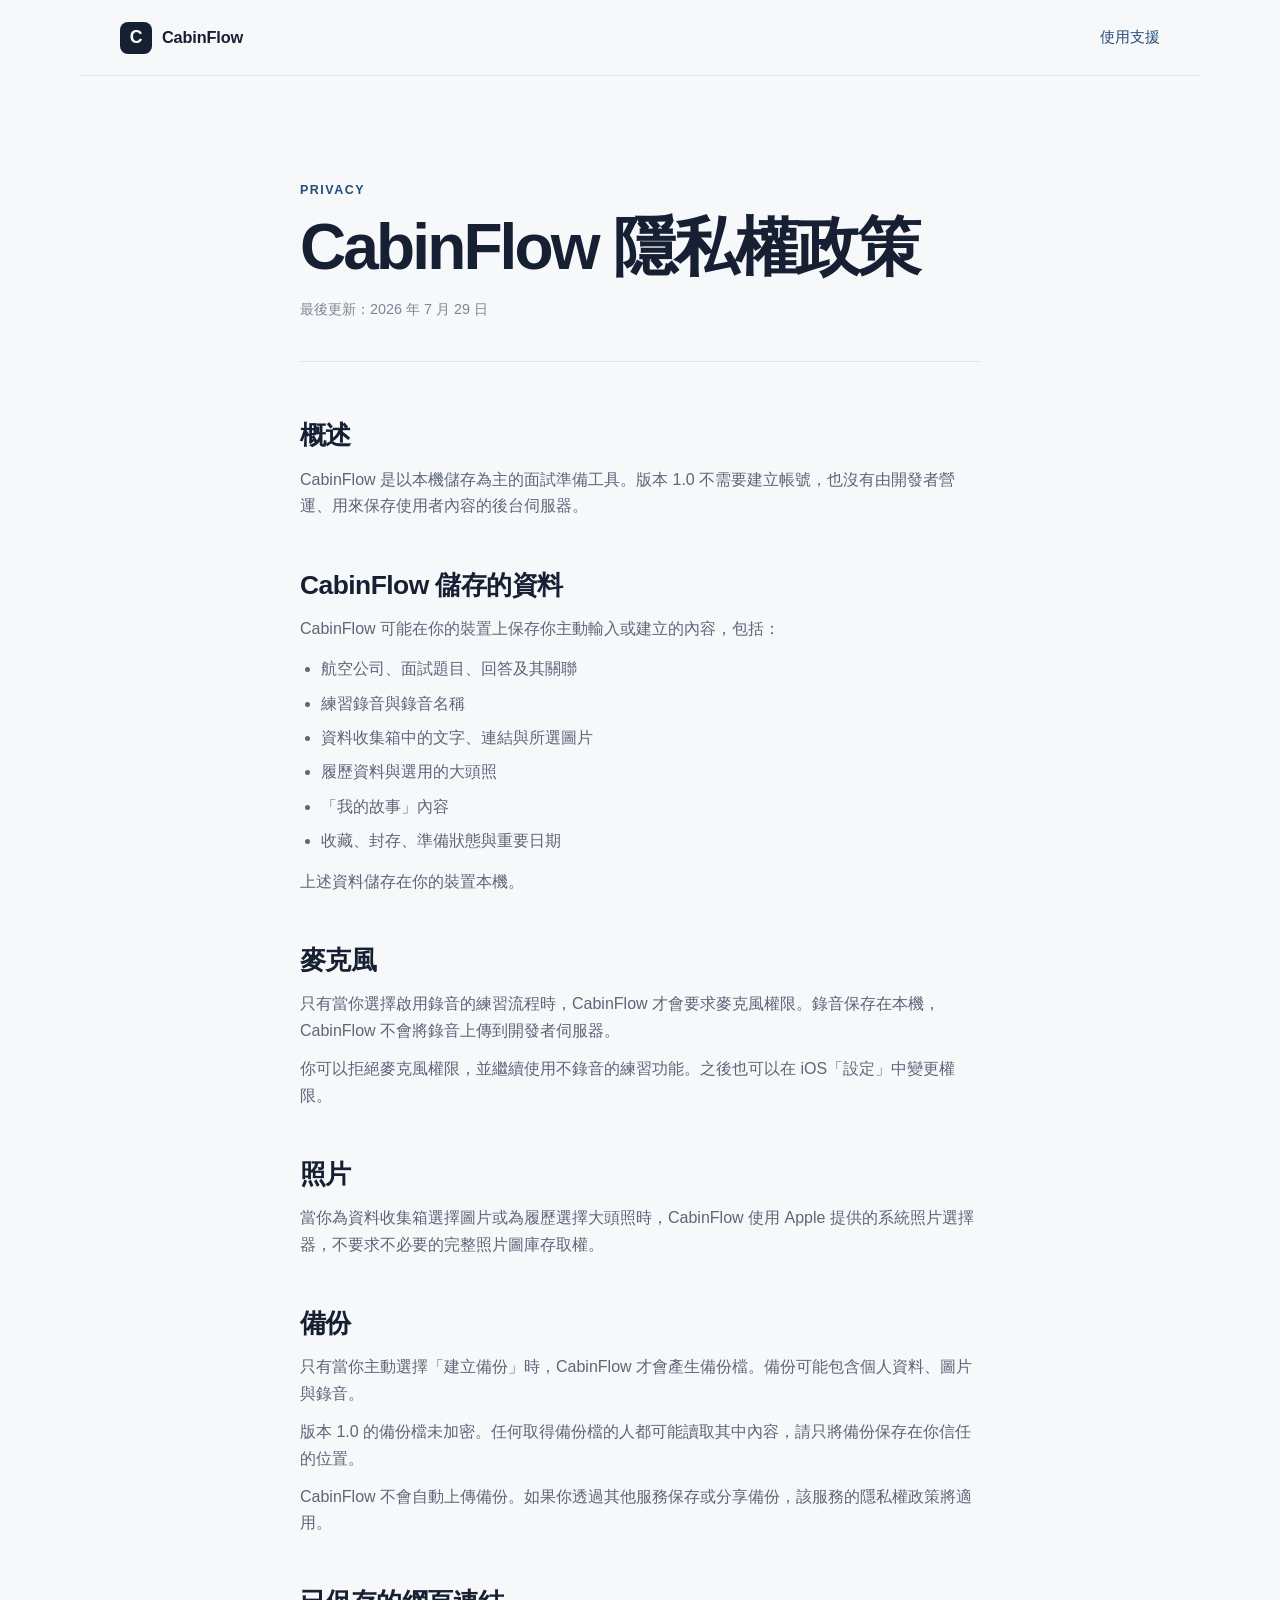
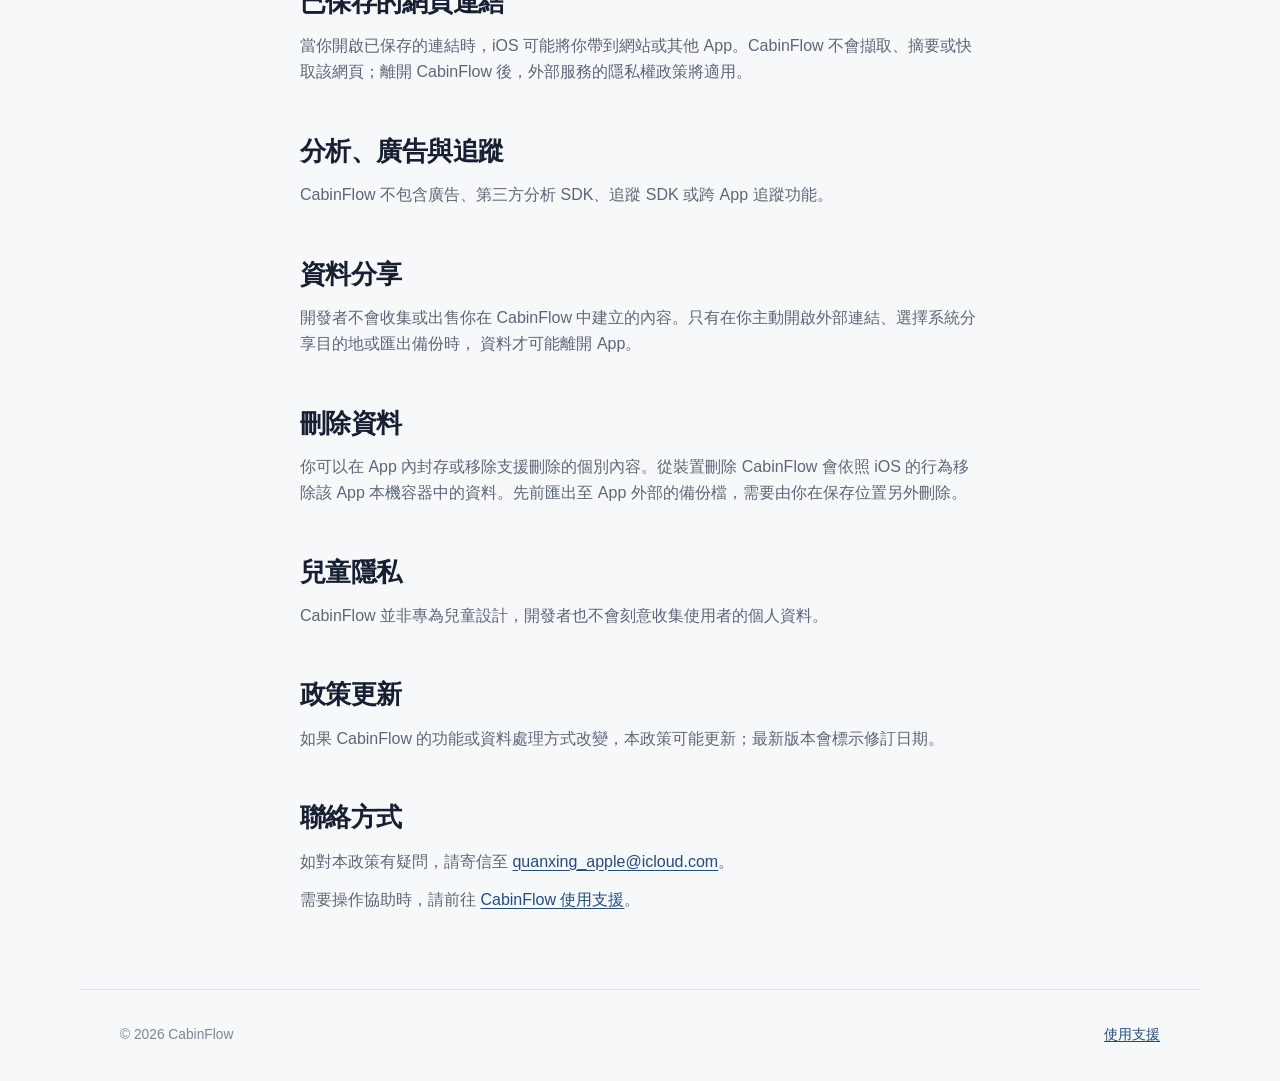
==== privacy/index.html @ 239fea6a "Initial CabinFlow support site" ====
<!doctype html>
<html lang="zh-Hant">
  <head>
    <meta charset="utf-8" />
    <meta name="viewport" content="width=device-width, initial-scale=1" />
    <title>隱私權政策 | CabinFlow</title>
    <meta
      name="description"
      content="CabinFlow 隱私權政策：了解資料、錄音、圖片及備份如何保存在本機。"
    />
    <link
      rel="canonical"
      href="https://yrqx-95.github.io/CabinFlow-Support/privacy/"
    />
    <meta property="og:title" content="隱私權政策 | CabinFlow" />
    <meta
      property="og:description"
      content="了解 CabinFlow 如何在本機處理與保存你的面試準備資料。"
    />
    <meta property="og:type" content="article" />
    <meta
      property="og:url"
      content="https://yrqx-95.github.io/CabinFlow-Support/privacy/"
    />
    <link rel="stylesheet" href="../styles.css" />
  </head>
  <body>
    <header class="site-header">
      <a class="brand" href="../" aria-label="CabinFlow 首頁">
        <span class="brand-mark" aria-hidden="true">C</span>
        <span>CabinFlow</span>
      </a>
      <nav class="header-nav" aria-label="主要導覽">
        <a href="../support/">使用支援</a>
      </nav>
    </header>

    <main class="article-main">
      <header class="article-header">
        <p class="eyebrow">Privacy</p>
        <h1>CabinFlow 隱私權政策</h1>
        <p class="updated">最後更新：2026 年 7 月 29 日</p>
      </header>

      <article class="article-content">
        <section>
          <h2>概述</h2>
          <p>
            CabinFlow 是以本機儲存為主的面試準備工具。版本 1.0
            不需要建立帳號，也沒有由開發者營運、用來保存使用者內容的後台伺服器。
          </p>
        </section>

        <section>
          <h2>CabinFlow 儲存的資料</h2>
          <p>CabinFlow 可能在你的裝置上保存你主動輸入或建立的內容，包括：</p>
          <ul>
            <li>航空公司、面試題目、回答及其關聯</li>
            <li>練習錄音與錄音名稱</li>
            <li>資料收集箱中的文字、連結與所選圖片</li>
            <li>履歷資料與選用的大頭照</li>
            <li>「我的故事」內容</li>
            <li>收藏、封存、準備狀態與重要日期</li>
          </ul>
          <p>上述資料儲存在你的裝置本機。</p>
        </section>

        <section>
          <h2>麥克風</h2>
          <p>
            只有當你選擇啟用錄音的練習流程時，CabinFlow 才會要求麥克風權限。錄音保存在本機，
            CabinFlow 不會將錄音上傳到開發者伺服器。
          </p>
          <p>
            你可以拒絕麥克風權限，並繼續使用不錄音的練習功能。之後也可以在 iOS「設定」中變更權限。
          </p>
        </section>

        <section>
          <h2>照片</h2>
          <p>
            當你為資料收集箱選擇圖片或為履歷選擇大頭照時，CabinFlow 使用 Apple
            提供的系統照片選擇器，不要求不必要的完整照片圖庫存取權。
          </p>
        </section>

        <section>
          <h2>備份</h2>
          <p>
            只有當你主動選擇「建立備份」時，CabinFlow 才會產生備份檔。備份可能包含個人資料、圖片與錄音。
          </p>
          <p>
            版本 1.0 的備份檔未加密。任何取得備份檔的人都可能讀取其中內容，請只將備份保存在你信任的位置。
          </p>
          <p>
            CabinFlow 不會自動上傳備份。如果你透過其他服務保存或分享備份，該服務的隱私權政策將適用。
          </p>
        </section>

        <section>
          <h2>已保存的網頁連結</h2>
          <p>
            當你開啟已保存的連結時，iOS 可能將你帶到網站或其他 App。CabinFlow
            不會擷取、摘要或快取該網頁；離開 CabinFlow 後，外部服務的隱私權政策將適用。
          </p>
        </section>

        <section>
          <h2>分析、廣告與追蹤</h2>
          <p>CabinFlow 不包含廣告、第三方分析 SDK、追蹤 SDK 或跨 App 追蹤功能。</p>
        </section>

        <section>
          <h2>資料分享</h2>
          <p>
            開發者不會收集或出售你在 CabinFlow 中建立的內容。只有在你主動開啟外部連結、選擇系統分享目的地或匯出備份時，
            資料才可能離開 App。
          </p>
        </section>

        <section>
          <h2>刪除資料</h2>
          <p>
            你可以在 App 內封存或移除支援刪除的個別內容。從裝置刪除 CabinFlow
            會依照 iOS 的行為移除該 App 本機容器中的資料。先前匯出至 App
            外部的備份檔，需要由你在保存位置另外刪除。
          </p>
        </section>

        <section>
          <h2>兒童隱私</h2>
          <p>CabinFlow 並非專為兒童設計，開發者也不會刻意收集使用者的個人資料。</p>
        </section>

        <section>
          <h2>政策更新</h2>
          <p>如果 CabinFlow 的功能或資料處理方式改變，本政策可能更新；最新版本會標示修訂日期。</p>
        </section>

        <section>
          <h2>聯絡方式</h2>
          <p>
            如對本政策有疑問，請寄信至
            <a href="mailto:quanxing_apple@icloud.com">quanxing_apple@icloud.com</a>。
          </p>
          <p>需要操作協助時，請前往 <a href="../support/">CabinFlow 使用支援</a>。</p>
        </section>
      </article>
    </main>

    <footer class="site-footer">
      <p>© 2026 CabinFlow</p>
      <a href="../support/">使用支援</a>
    </footer>
  </body>
</html>
---- styles.css ----
:root {
  color-scheme: light dark;
  --background: #f7f8fa;
  --surface: #ffffff;
  --text: #172033;
  --secondary: #5c6678;
  --muted: #7d8696;
  --line: #dfe3e8;
  --accent: #244c7a;
  --accent-hover: #183b66;
  --notice: #edf4fb;
  --focus: #1670cf;
  --page-padding: clamp(20px, 5vw, 40px);
  --content-width: 760px;
}

* {
  box-sizing: border-box;
}

html {
  font-family:
    -apple-system, BlinkMacSystemFont, "SF Pro Text", "PingFang TC",
    "Noto Sans TC", "Helvetica Neue", Arial, sans-serif;
  background: var(--background);
  color: var(--text);
  line-height: 1.65;
  -webkit-text-size-adjust: 100%;
}

body {
  margin: 0;
  min-width: 280px;
  background: var(--background);
}

a {
  color: var(--accent);
  text-decoration-thickness: 1px;
  text-underline-offset: 0.18em;
}

a:hover {
  color: var(--accent-hover);
}

a:focus-visible {
  outline: 3px solid var(--focus);
  outline-offset: 4px;
  border-radius: 4px;
}

.site-header,
.site-footer {
  width: min(100%, 1120px);
  margin: 0 auto;
  padding-inline: var(--page-padding);
}

.site-header {
  min-height: 76px;
  display: flex;
  align-items: center;
  justify-content: space-between;
  gap: 24px;
  border-bottom: 1px solid var(--line);
}

.brand {
  display: inline-flex;
  align-items: center;
  gap: 10px;
  min-height: 44px;
  color: var(--text);
  font-size: 1.02rem;
  font-weight: 680;
  letter-spacing: -0.01em;
  text-decoration: none;
}

.brand-mark {
  display: grid;
  width: 32px;
  height: 32px;
  place-items: center;
  border-radius: 8px;
  background: #162033;
  color: #ffffff;
  font-size: 1.1rem;
  font-weight: 760;
  line-height: 1;
}

.header-nav {
  display: flex;
  align-items: center;
}

.header-nav a {
  min-height: 44px;
  display: inline-flex;
  align-items: center;
  font-size: 0.94rem;
  text-decoration: none;
}

.home-main,
.article-main {
  width: min(100%, var(--content-width));
  margin: 0 auto;
  padding-inline: var(--page-padding);
}

.home-main {
  padding-block: clamp(72px, 14vw, 144px) 80px;
}

.hero {
  margin-bottom: clamp(52px, 9vw, 88px);
}

.eyebrow {
  margin: 0 0 12px;
  color: var(--accent);
  font-size: 0.78rem;
  font-weight: 700;
  letter-spacing: 0.12em;
  text-transform: uppercase;
}

h1,
h2,
h3,
p {
  overflow-wrap: anywhere;
}

h1 {
  margin: 0;
  max-width: 18ch;
  font-size: clamp(2.35rem, 7vw, 4.8rem);
  font-weight: 720;
  letter-spacing: -0.045em;
  line-height: 1.08;
}

.lede {
  max-width: 42rem;
  margin: 24px 0 0;
  color: var(--secondary);
  font-size: clamp(1.05rem, 2.5vw, 1.24rem);
  line-height: 1.75;
}

.link-list {
  border-top: 1px solid var(--line);
}

.link-list > a {
  display: flex;
  min-height: 96px;
  align-items: center;
  justify-content: space-between;
  gap: 24px;
  padding-block: 20px;
  border-bottom: 1px solid var(--line);
  color: var(--text);
  text-decoration: none;
}

.link-list strong,
.link-list small {
  display: block;
}

.link-list strong {
  font-size: 1.08rem;
}

.link-list small {
  margin-top: 4px;
  color: var(--secondary);
  font-size: 0.92rem;
}

.article-main {
  padding-block: clamp(56px, 10vw, 104px) 64px;
}

.article-header {
  margin-bottom: 56px;
  padding-bottom: 40px;
  border-bottom: 1px solid var(--line);
}

.article-header h1 {
  max-width: none;
  font-size: clamp(2.25rem, 7vw, 4rem);
}

.updated {
  margin: 16px 0 0;
  color: var(--muted);
  font-size: 0.9rem;
}

.article-content section + section {
  margin-top: 48px;
}

.article-content h2 {
  margin: 0 0 14px;
  font-size: clamp(1.35rem, 4vw, 1.65rem);
  font-weight: 690;
  letter-spacing: -0.02em;
  line-height: 1.3;
}

.article-content h3 {
  margin: 28px 0 8px;
  font-size: 1.06rem;
  font-weight: 670;
  line-height: 1.45;
}

.article-content p {
  margin: 0.75em 0;
  color: var(--secondary);
}

.article-content ul {
  margin: 14px 0;
  padding-left: 1.3em;
  color: var(--secondary);
}

.article-content li + li {
  margin-top: 8px;
}

.article-content code {
  font-family: ui-monospace, "SFMono-Regular", Menlo, Monaco, monospace;
  font-size: 0.9em;
}

.notice {
  margin-top: 20px !important;
  padding: 16px 18px;
  border-left: 3px solid var(--accent);
  background: var(--notice);
  color: var(--text) !important;
}

.site-footer {
  display: flex;
  min-height: 92px;
  align-items: center;
  justify-content: space-between;
  gap: 24px;
  border-top: 1px solid var(--line);
  color: var(--muted);
  font-size: 0.86rem;
}

.site-footer a {
  min-height: 44px;
  display: inline-flex;
  align-items: center;
}

@media (prefers-color-scheme: dark) {
  :root {
    --background: #10141c;
    --surface: #171d27;
    --text: #f2f4f7;
    --secondary: #bdc4cf;
    --muted: #969fad;
    --line: #303846;
    --accent: #9cc9ff;
    --accent-hover: #c5deff;
    --notice: #17283b;
    --focus: #76b7ff;
  }
}

@media (max-width: 560px) {
  .site-header {
    min-height: 68px;
  }

  .home-main {
    padding-top: 64px;
  }

  .site-footer {
    min-height: 112px;
    align-items: flex-start;
    flex-direction: column;
    justify-content: center;
    gap: 2px;
    padding-block: 18px;
  }
}

@media (prefers-reduced-motion: reduce) {
  *,
  *::before,
  *::after {
    scroll-behavior: auto !important;
  }
}
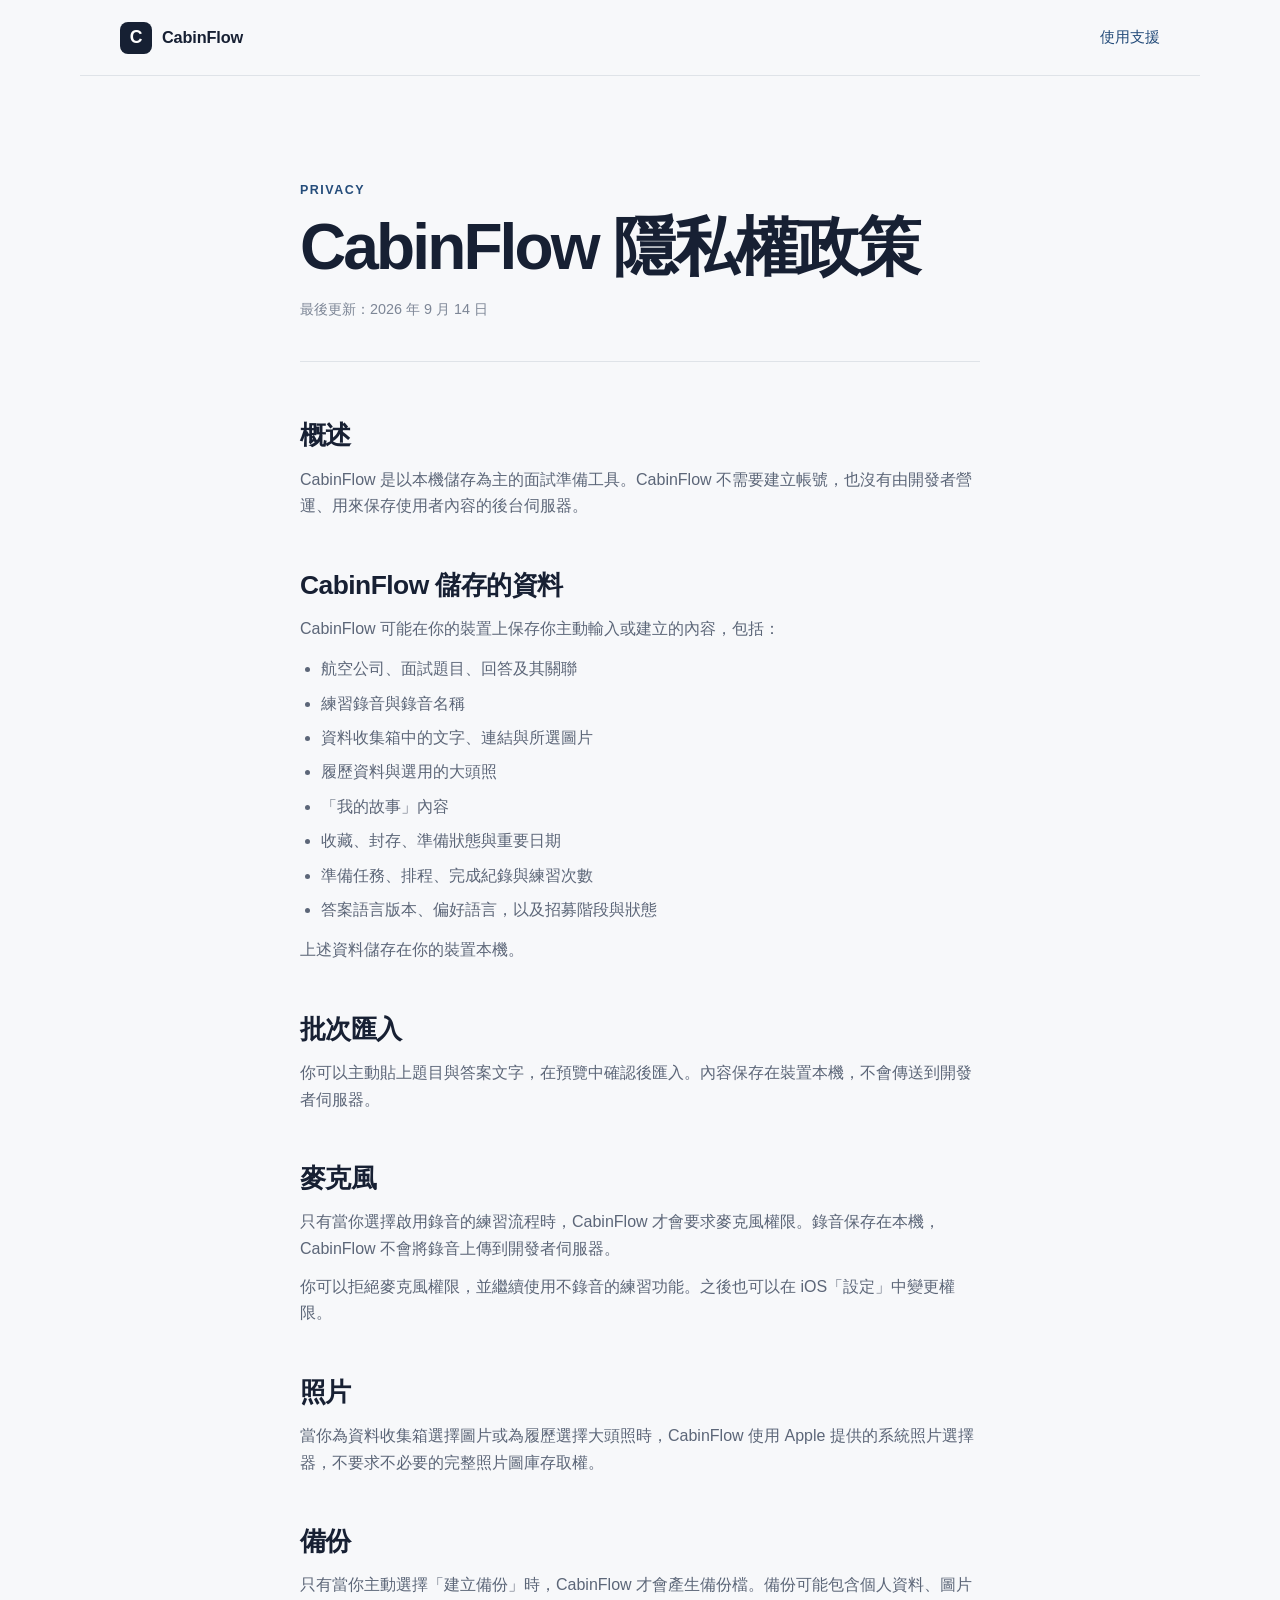
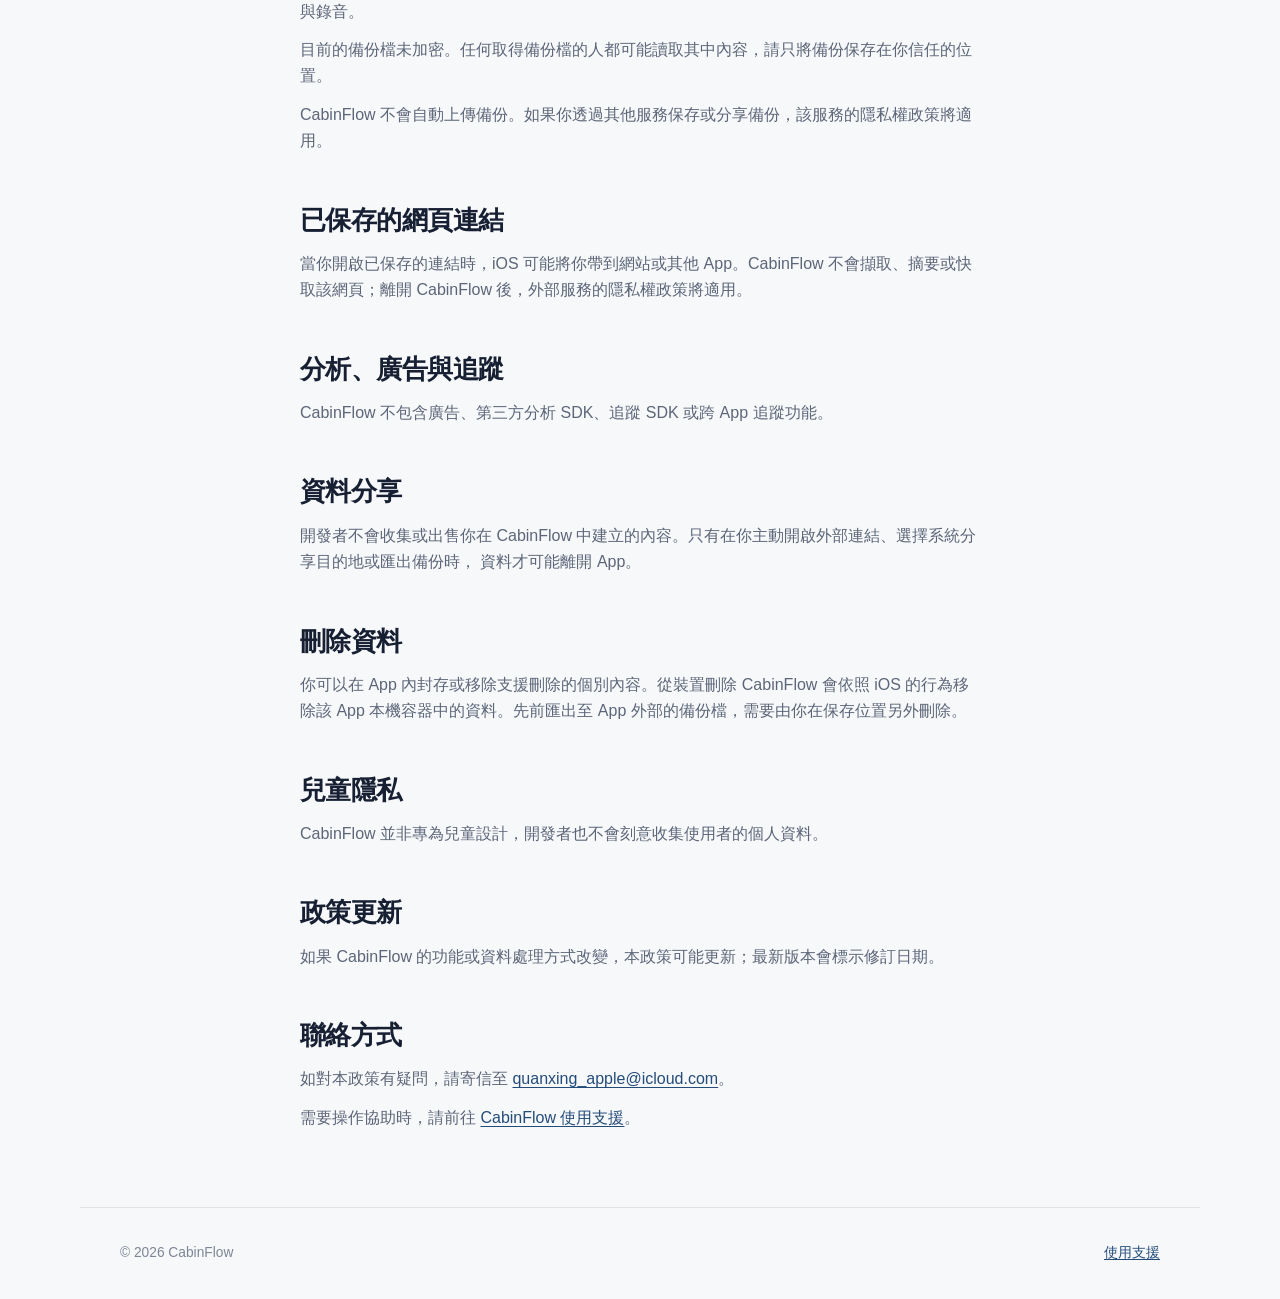
==== commit 60789ed6: "Update support and privacy pages for v1.1" ====
--- a/privacy/index.html
+++ b/privacy/index.html
@@ -39,14 +39,14 @@
       <header class="article-header">
         <p class="eyebrow">Privacy</p>
         <h1>CabinFlow 隱私權政策</h1>
-        <p class="updated">最後更新：2026 年 7 月 29 日</p>
+        <p class="updated">最後更新：2026 年 9 月 14 日</p>
       </header>
 
       <article class="article-content">
         <section>
           <h2>概述</h2>
           <p>
-            CabinFlow 是以本機儲存為主的面試準備工具。版本 1.0
+            CabinFlow 是以本機儲存為主的面試準備工具。CabinFlow
             不需要建立帳號，也沒有由開發者營運、用來保存使用者內容的後台伺服器。
           </p>
         </section>
@@ -61,10 +61,16 @@
             <li>履歷資料與選用的大頭照</li>
             <li>「我的故事」內容</li>
             <li>收藏、封存、準備狀態與重要日期</li>
+            <li>準備任務、排程、完成紀錄與練習次數</li>
+            <li>答案語言版本、偏好語言，以及招募階段與狀態</li>
           </ul>
           <p>上述資料儲存在你的裝置本機。</p>
         </section>
 
+        <section>
+          <h2>批次匯入</h2>
+          <p>你可以主動貼上題目與答案文字，在預覽中確認後匯入。內容保存在裝置本機，不會傳送到開發者伺服器。</p>
+        </section>
         <section>
           <h2>麥克風</h2>
           <p>
@@ -90,7 +96,7 @@
             只有當你主動選擇「建立備份」時，CabinFlow 才會產生備份檔。備份可能包含個人資料、圖片與錄音。
           </p>
           <p>
-            版本 1.0 的備份檔未加密。任何取得備份檔的人都可能讀取其中內容，請只將備份保存在你信任的位置。
+            目前的備份檔未加密。任何取得備份檔的人都可能讀取其中內容，請只將備份保存在你信任的位置。
           </p>
           <p>
             CabinFlow 不會自動上傳備份。如果你透過其他服務保存或分享備份，該服務的隱私權政策將適用。
